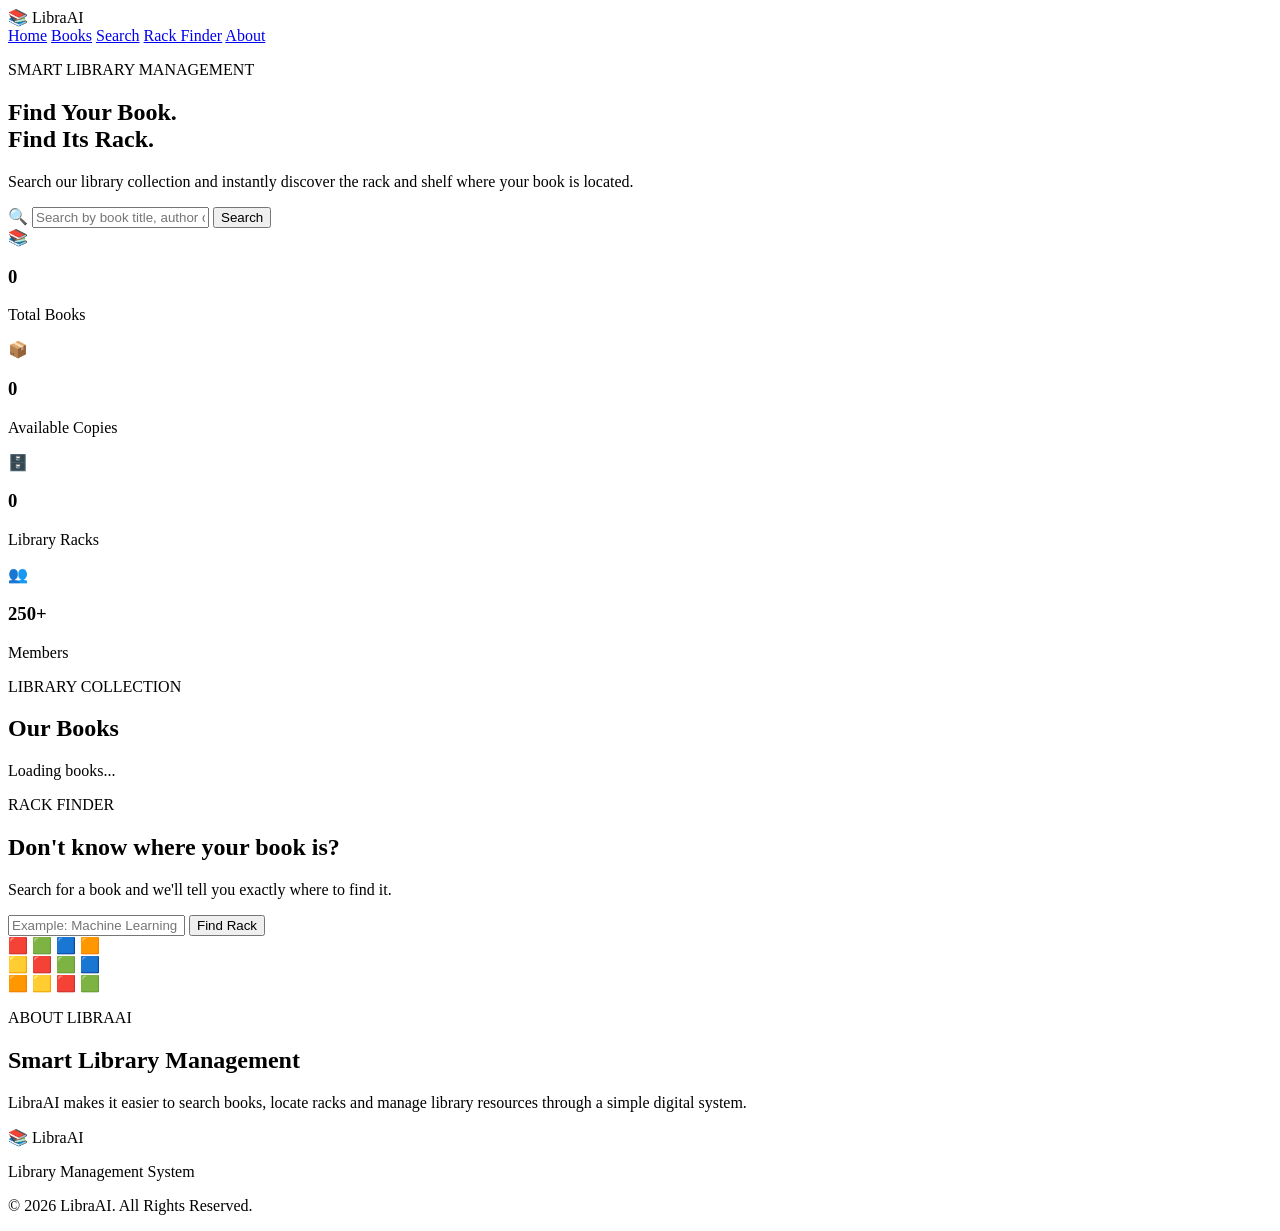
==== backend/webapp/index.html @ 42e78996 "Create index.html" ====
<!DOCTYPE html>
<html lang="en">
<head>
    <meta charset="UTF-8">
    <meta name="viewport" content="width=device-width, initial-scale=1.0">

    <title>LibraAI - Library Management System</title>

    <link rel="stylesheet" href="style.css">
</head>

<body>

<header class="navbar">

    <div class="logo">
        📚 <span>LibraAI</span>
    </div>

    <nav>
        <a href="#home">Home</a>
        <a href="#books">Books</a>
        <a href="#search">Search</a>
        <a href="#rack-finder">Rack Finder</a>
        <a href="#about">About</a>
    </nav>

</header>


<section class="hero" id="home">

    <div class="hero-content">

        <p class="hero-small">
            SMART LIBRARY MANAGEMENT
        </p>

        <h1>
            Find Your Book.
            <br>
            <span>Find Its Rack.</span>
        </h1>

        <p class="hero-description">
            Search our library collection and instantly discover
            the rack and shelf where your book is located.
        </p>


        <div class="search-box" id="search">

            <span class="search-icon">🔍</span>

            <input
                type="text"
                id="searchInput"
                placeholder="Search by book title, author or category..."
            >

            <button onclick="searchBooks()">
                Search
            </button>

        </div>

        <div id="searchResult"></div>

    </div>

</section>


<section class="stats-section">

    <div class="stat-card">

        <div class="stat-icon">
            📚
        </div>

        <div>
            <h3 id="totalBooks">0</h3>
            <p>Total Books</p>
        </div>

    </div>


    <div class="stat-card">

        <div class="stat-icon">
            📦
        </div>

        <div>
            <h3 id="availableBooks">0</h3>
            <p>Available Copies</p>
        </div>

    </div>


    <div class="stat-card">

        <div class="stat-icon">
            🗄️
        </div>

        <div>
            <h3 id="totalRacks">0</h3>
            <p>Library Racks</p>
        </div>

    </div>


    <div class="stat-card">

        <div class="stat-icon">
            👥
        </div>

        <div>
            <h3>250+</h3>
            <p>Members</p>
        </div>

    </div>

</section>


<section class="books-section" id="books">

    <div class="section-heading">

        <p class="section-label">
            LIBRARY COLLECTION
        </p>

        <h2>
            Our Books
        </h2>

    </div>

    <div id="bookContainer" class="book-container">

        <p>Loading books...</p>

    </div>

</section>


<section class="rack-finder" id="rack-finder">

    <div class="rack-content">

        <p class="section-label">
            RACK FINDER
        </p>

        <h2>
            Don't know where your book is?
        </h2>

        <p>
            Search for a book and we'll tell you exactly
            where to find it.
        </p>


        <div class="rack-search">

            <input
                type="text"
                id="rackInput"
                placeholder="Example: Machine Learning"
            >

            <button onclick="findRack()">
                Find Rack
            </button>

        </div>


        <div id="rackResult"></div>

    </div>


    <div class="rack-image">

        <div class="bookshelf">

            <div class="shelf-row">
                <span>🟥</span>
                <span>🟩</span>
                <span>🟦</span>
                <span>🟧</span>
            </div>

            <div class="shelf-line"></div>

            <div class="shelf-row">
                <span>🟨</span>
                <span>🟥</span>
                <span>🟩</span>
                <span>🟦</span>
            </div>

            <div class="shelf-line"></div>

            <div class="shelf-row">
                <span>🟧</span>
                <span>🟨</span>
                <span>🟥</span>
                <span>🟩</span>
            </div>

            <div class="shelf-line"></div>

        </div>

    </div>

</section>


<section class="about" id="about">

    <p class="section-label">
        ABOUT LIBRAAI
    </p>

    <h2>
        Smart Library Management
    </h2>

    <p>
        LibraAI makes it easier to search books,
        locate racks and manage library resources
        through a simple digital system.
    </p>

</section>


<footer>

    <div class="logo">
        📚 <span>LibraAI</span>
    </div>

    <p>
        Library Management System
    </p>

    <p>
        © 2026 LibraAI. All Rights Reserved.
    </p>

</footer>


<script src="script.js"></script>

</body>
</html>
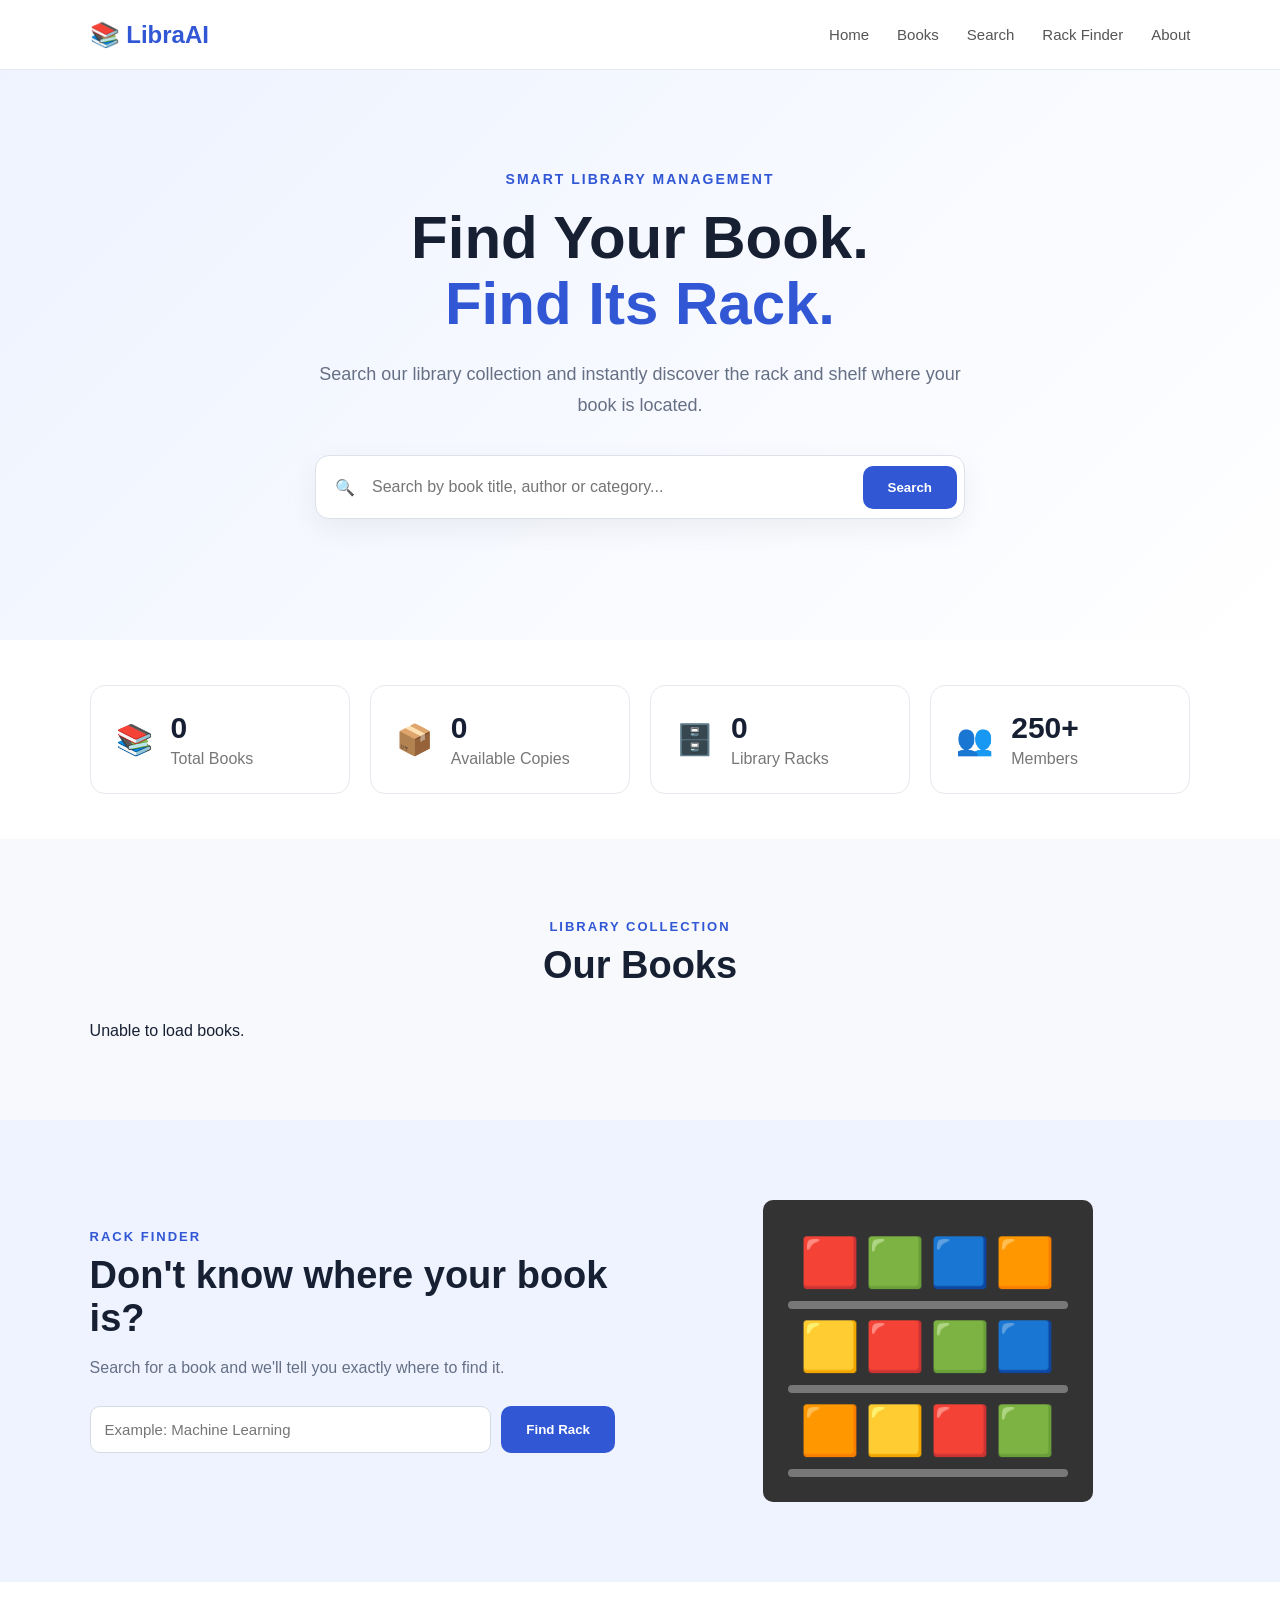
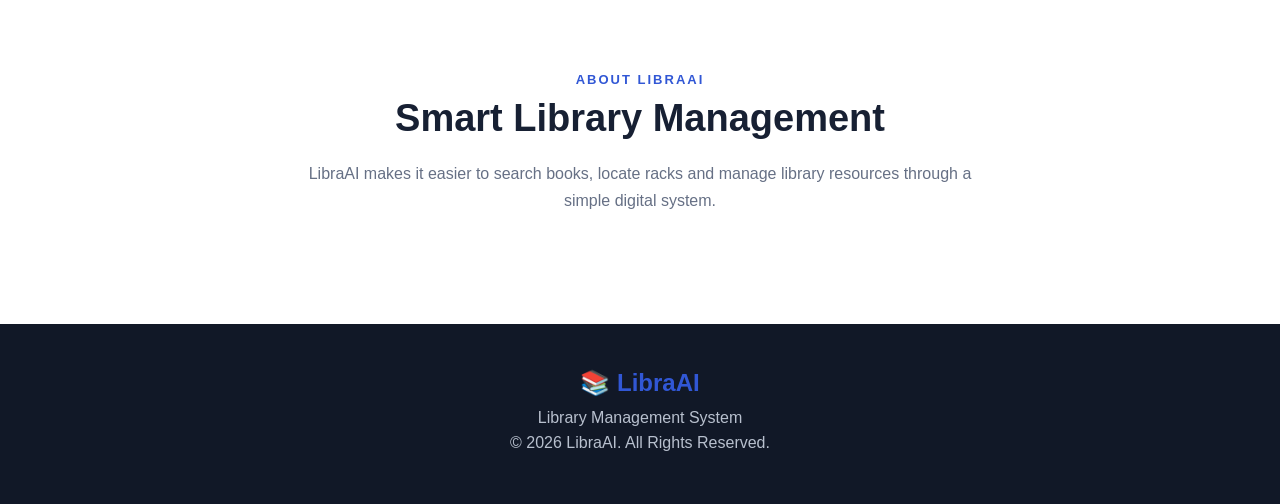
==== commit 745c694b: "Update index.html" ====
--- a/backend/webapp/index.html
+++ b/backend/webapp/index.html
@@ -266,7 +266,7 @@
 </footer>
 
 
-<script src="script.js"></script>
+<script src="script.js?v=2"></script>
 
 </body>
 </html>
--- a/backend/webapp/style.css
+++ b/backend/webapp/style.css
@@ -0,0 +1,482 @@
+* {
+    margin: 0;
+    padding: 0;
+    box-sizing: border-box;
+}
+
+html {
+    scroll-behavior: smooth;
+}
+
+body {
+    font-family: Arial, Helvetica, sans-serif;
+    background: #f7f9fc;
+    color: #172033;
+}
+
+
+/* NAVBAR */
+
+.navbar {
+    width: 100%;
+    min-height: 70px;
+    display: flex;
+    align-items: center;
+    justify-content: space-between;
+    padding: 0 7%;
+    background: white;
+    border-bottom: 1px solid #e7eaf0;
+    position: sticky;
+    top: 0;
+    z-index: 1000;
+}
+
+.logo {
+    font-size: 24px;
+    font-weight: bold;
+}
+
+.logo span {
+    color: #3157d5;
+}
+
+.navbar nav {
+    display: flex;
+    gap: 28px;
+}
+
+.navbar nav a {
+    text-decoration: none;
+    color: #555;
+    font-size: 15px;
+}
+
+.navbar nav a:hover {
+    color: #3157d5;
+}
+
+
+/* HERO */
+
+.hero {
+    min-height: 570px;
+    display: flex;
+    align-items: center;
+    justify-content: center;
+    text-align: center;
+    padding: 70px 20px;
+    background: linear-gradient(135deg, #eef3ff, #ffffff);
+}
+
+.hero-content {
+    max-width: 900px;
+}
+
+.hero-small {
+    color: #3157d5;
+    font-size: 14px;
+    font-weight: bold;
+    letter-spacing: 2px;
+    margin-bottom: 18px;
+}
+
+.hero h1 {
+    font-size: 60px;
+    line-height: 1.1;
+    margin-bottom: 22px;
+}
+
+.hero h1 span {
+    color: #3157d5;
+}
+
+.hero-description {
+    max-width: 650px;
+    margin: auto;
+    color: #667085;
+    font-size: 18px;
+    line-height: 1.7;
+}
+
+
+/* SEARCH */
+
+.search-box {
+    width: 100%;
+    max-width: 700px;
+    margin: 35px auto 0;
+    background: white;
+    border: 1px solid #dce1ea;
+    border-radius: 14px;
+    padding: 7px;
+    display: flex;
+    align-items: center;
+    box-shadow: 0 10px 30px rgba(0, 0, 0, 0.06);
+}
+
+.search-icon {
+    padding: 0 12px;
+}
+
+.search-box input {
+    flex: 1;
+    border: none;
+    outline: none;
+    font-size: 16px;
+    padding: 15px 5px;
+}
+
+.search-box button,
+.rack-search button {
+    border: none;
+    background: #3157d5;
+    color: white;
+    padding: 14px 25px;
+    border-radius: 10px;
+    cursor: pointer;
+    font-weight: bold;
+}
+
+.search-box button:hover,
+.rack-search button:hover {
+    background: #2444b0;
+}
+
+
+/* SEARCH RESULT */
+
+#searchResult {
+    margin-top: 20px;
+}
+
+.search-result-card {
+    background: white;
+    border-radius: 12px;
+    padding: 18px;
+    margin: 10px auto;
+    max-width: 700px;
+    text-align: left;
+    border: 1px solid #e1e5ec;
+}
+
+
+/* STATS */
+
+.stats-section {
+    display: grid;
+    grid-template-columns: repeat(4, 1fr);
+    gap: 20px;
+    padding: 45px 7%;
+    background: white;
+}
+
+.stat-card {
+    display: flex;
+    align-items: center;
+    gap: 18px;
+    padding: 25px;
+    border: 1px solid #e5e8ef;
+    border-radius: 15px;
+    background: #fff;
+}
+
+.stat-icon {
+    font-size: 30px;
+}
+
+.stat-card h3 {
+    font-size: 30px;
+    margin-bottom: 5px;
+}
+
+.stat-card p {
+    color: #777;
+}
+
+
+/* SECTIONS */
+
+.books-section {
+    padding: 80px 7%;
+}
+
+.section-heading {
+    text-align: center;
+    margin-bottom: 35px;
+}
+
+.section-label {
+    color: #3157d5;
+    font-size: 13px;
+    font-weight: bold;
+    letter-spacing: 2px;
+    margin-bottom: 10px;
+}
+
+.section-heading h2,
+.about h2,
+.rack-content h2 {
+    font-size: 38px;
+}
+
+
+/* BOOKS */
+
+.book-container {
+    display: grid;
+    grid-template-columns: repeat(4, 1fr);
+    gap: 20px;
+}
+
+.book-card {
+    background: white;
+    padding: 25px;
+    border-radius: 15px;
+    border: 1px solid #e4e7ed;
+    transition: 0.2s;
+}
+
+.book-card:hover {
+    transform: translateY(-5px);
+    box-shadow: 0 12px 30px rgba(0, 0, 0, 0.08);
+}
+
+.book-card h3 {
+    margin-bottom: 12px;
+    font-size: 19px;
+}
+
+.book-card p {
+    color: #667085;
+    margin: 7px 0;
+    font-size: 14px;
+}
+
+
+/* RACK FINDER */
+
+.rack-finder {
+    padding: 80px 7%;
+    background: #eef3ff;
+    display: grid;
+    grid-template-columns: 1fr 1fr;
+    gap: 50px;
+    align-items: center;
+}
+
+.rack-content > p:not(.section-label) {
+    color: #667085;
+    margin: 15px 0 25px;
+    line-height: 1.6;
+}
+
+.rack-search {
+    display: flex;
+    max-width: 600px;
+    gap: 10px;
+}
+
+.rack-search input {
+    flex: 1;
+    border: 1px solid #d5dbe5;
+    border-radius: 10px;
+    padding: 14px;
+    font-size: 15px;
+    outline: none;
+}
+
+#rackResult {
+    margin-top: 20px;
+}
+
+.rack-result-card {
+    background: white;
+    padding: 20px;
+    border-radius: 12px;
+    border: 1px solid #dfe4ec;
+}
+
+.rack-result-card p {
+    margin: 7px 0;
+}
+
+
+/* BOOKSHELF */
+
+.rack-image {
+    display: flex;
+    justify-content: center;
+}
+
+.bookshelf {
+    width: 330px;
+    background: #333;
+    padding: 25px;
+    border-radius: 10px;
+}
+
+.shelf-row {
+    display: flex;
+    justify-content: space-around;
+    font-size: 48px;
+    padding: 10px;
+}
+
+.shelf-line {
+    height: 8px;
+    background: #777;
+    border-radius: 4px;
+}
+
+
+/* ABOUT */
+
+.about {
+    padding: 90px 7%;
+    text-align: center;
+    background: white;
+}
+
+.about p:last-child {
+    max-width: 700px;
+    margin: 20px auto;
+    color: #667085;
+    line-height: 1.7;
+}
+
+
+/* FOOTER */
+
+footer {
+    background: #111827;
+    color: white;
+    text-align: center;
+    padding: 45px 20px;
+}
+
+footer .logo {
+    margin-bottom: 12px;
+}
+
+footer p {
+    color: #b8c0ce;
+    margin: 7px;
+}
+
+
+/* MOBILE */
+
+@media (max-width: 900px) {
+
+    .navbar {
+        padding: 15px 5%;
+        flex-direction: column;
+        gap: 15px;
+    }
+
+    .navbar nav {
+        gap: 15px;
+        flex-wrap: wrap;
+        justify-content: center;
+    }
+
+    .hero h1 {
+        font-size: 42px;
+    }
+
+    .stats-section {
+        grid-template-columns: repeat(2, 1fr);
+        padding: 30px 5%;
+    }
+
+    .book-container {
+        grid-template-columns: repeat(2, 1fr);
+    }
+
+    .rack-finder {
+        grid-template-columns: 1fr;
+    }
+}
+
+
+@media (max-width: 600px) {
+
+    .hero {
+        padding: 55px 15px;
+    }
+
+    .hero h1 {
+        font-size: 35px;
+    }
+
+    .hero-description {
+        font-size: 16px;
+    }
+
+    .search-box {
+        flex-direction: column;
+        padding: 10px;
+    }
+
+    .search-box input {
+        width: 100%;
+    }
+
+    .search-box button {
+        width: 100%;
+    }
+
+    .stats-section {
+        grid-template-columns: 1fr;
+    }
+
+    .book-container {
+        grid-template-columns: 1fr;
+    }
+
+    .rack-search {
+        flex-direction: column;
+    }
+
+    .rack-search button {
+        width: 100%;
+    }
+.speak-button {
+    display: block;
+    margin-top: 15px;
+    padding: 10px 18px;
+    background: #222;
+    color: white;
+    border: none;
+    border-radius: 8px;
+    cursor: pointer;
+    font-size: 15px;
+}
+
+.speak-button:hover {
+    opacity: 0.8;
+}
+    .section-heading h2,
+    .about h2,
+    .rack-content h2 {
+        font-size: 30px;
+    }
+}
+/* SPEAK DETAILS BUTTON */
+
+.speak-button {
+    display: inline-block !important;
+    margin-top: 15px;
+    padding: 10px 20px;
+    background: #222 !important;
+    color: white !important;
+    border: none;
+    border-radius: 8px;
+    cursor: pointer;
+    font-size: 16px;
+    font-weight: bold;
+}
+
+.speak-button:hover {
+    opacity: 0.8;
+}
